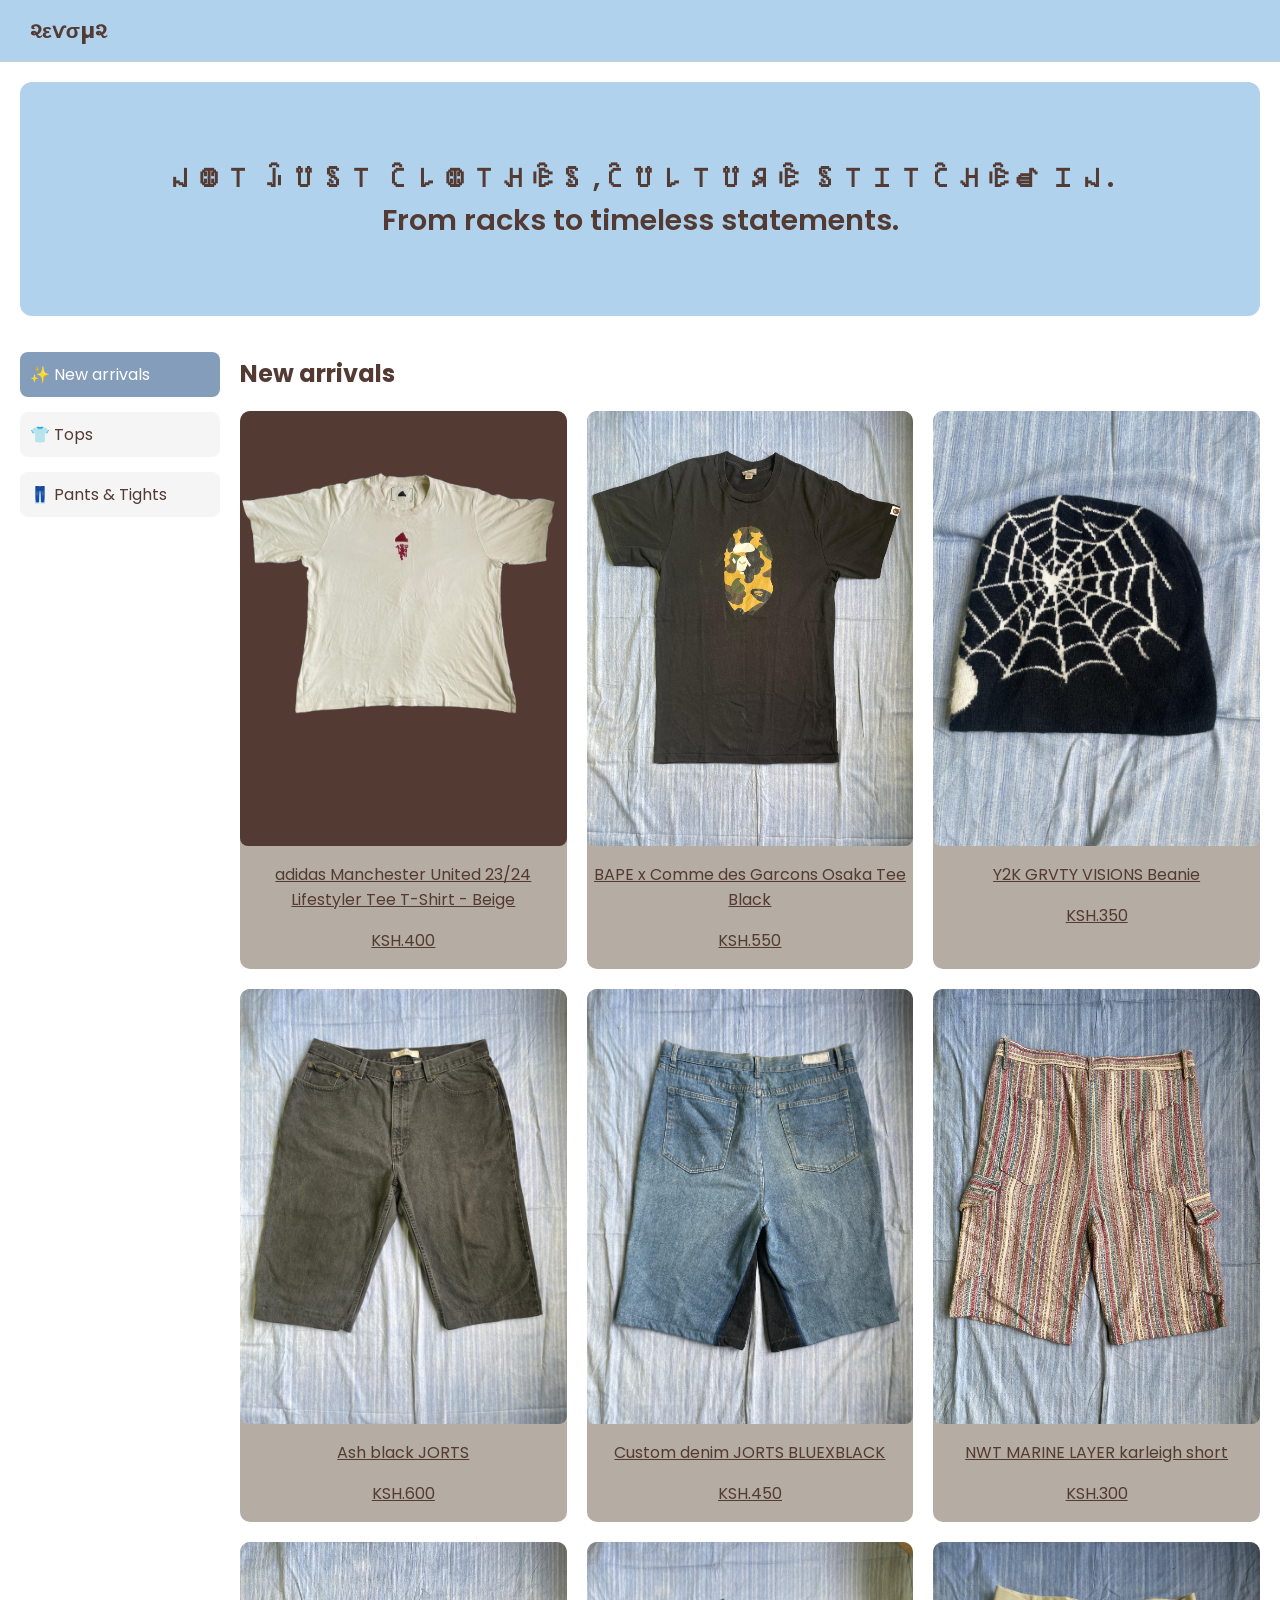
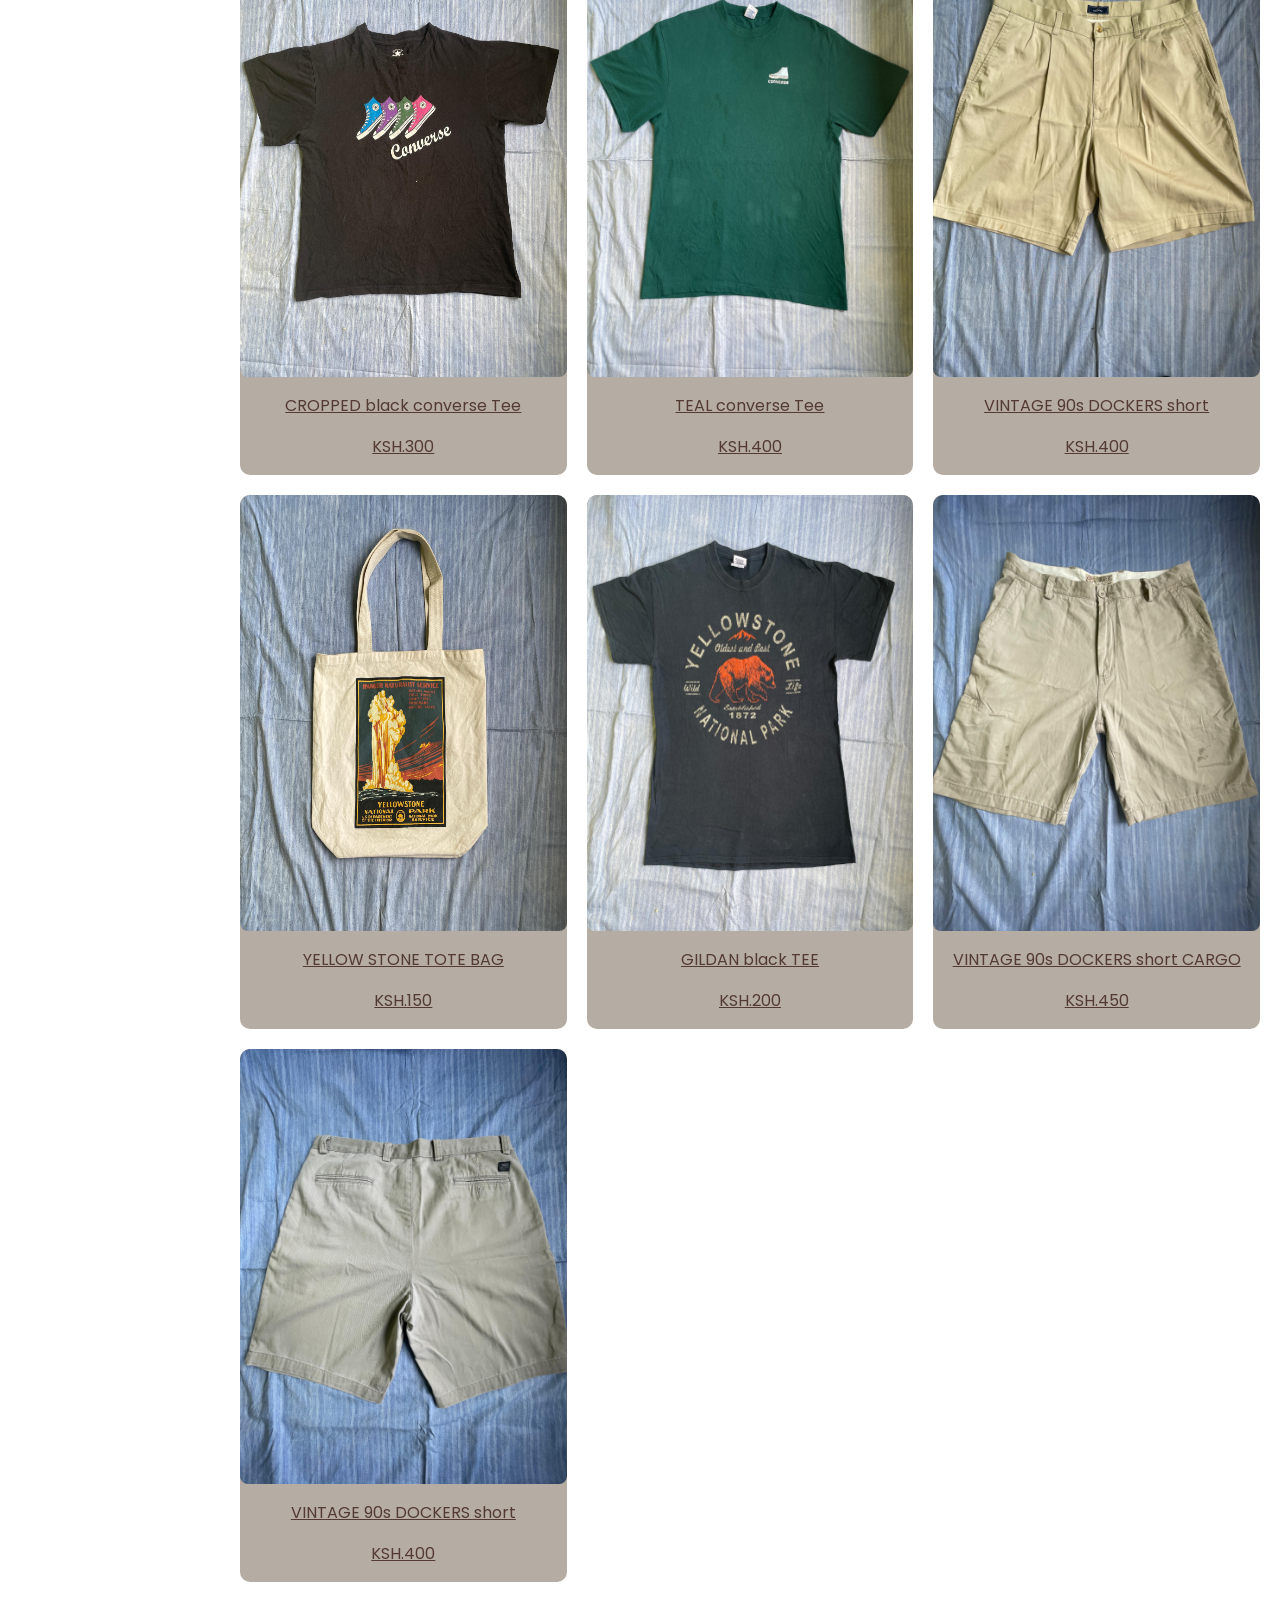
==== index.html @ 213fada4 "Initial commit" ====
<!DOCTYPE html>
<html lang="en">
<head>
  <meta charset="UTF-8">
  <meta name="viewport" content="width=device-width, initial-scale=1.0">
  <title>Clothing Store</title>
  <link rel="stylesheet" href="styles.css">
  <link rel="preconnect" href="https://fonts.googleapis.com">
  <link href="https://fonts.googleapis.com/css2?family=Poppins:wght@400;600&display=swap" rel="stylesheet">
</head>
<body>
  <!-- NAVBAR -->
  <header class="navbar">
    <div class="logo">૨εѵσµ૨</div>
    
    </div>
  </header>

  <!-- HERO BANNER -->
  <section class="hero">
    <div class="hero-content">
      <h1>ꈤꂦ꓄ ꀭꀎꌗ꓄ ꉓ꒒ꂦ꓄ꃅꍟꌗ ,ꉓꀎ꒒꓄ꀎꋪꍟ ꌗ꓄ꀤ꓄ꉓꃅꍟꀸ ꀤꈤ.<br>From racks to timeless statements.</h1>
    </div>
  </section>

  <main class="container">
    <!-- SIDEBAR -->
    <aside class="sidebar">
      <ul>
        <li class="active" onclick="filterProducts('all')"><span>✨</span> New arrivals</li>
        <li onclick="filterProducts('tops')"><span>👕</span> Tops</li>
        <li onclick="filterProducts('pants')"><span>👖</span> Pants & Tights</li>
      </ul>
    </aside>

    <!-- PRODUCTS SECTION -->
    <section class="products">
      <div class="products-header">
        <h2>New arrivals</h2>
    
      </div>

      <!-- PRODUCT GRID -->
      <div class="product-grid">
        <a href="product.html?name=adidas%20Manchester%20United%2023/24%20Lifestyler%20Tee%20T-Shirt%20-%20Beige&img=product1/product_1-removebg-preview.png&img2=product1/back.png" class="product-card tops">
          <img src="product1/product_1-removebg-preview.png" alt="adidas tee">
        
          <p>adidas Manchester United 23/24 Lifestyler Tee T-Shirt - Beige</p>
          <p>KSH.400</p>
        </a>

        <a href="product.html?name=BAPE%20x%20Comme%20des%20Garcons%20Osaka%20Tee%20Black&img=bape/bape.jpg&img2=bape/bape2.jpg" class="product-card tops">
          <img src="bape/bape.jpg" alt="bape tee">
        
          <p>BAPE x Comme des Garcons Osaka Tee Black</p>
          <p>KSH.550</p>
        </a>

        <a href="product.html?name=Y2K%20GRVTY%20VISIONS%20Beanie&img=benie/benie.jpg&img2=benie/benie1.0.jpg" class="product-card tops">
          <img src="benie/benie.jpg" alt="beanie">
          
          <p>Y2K GRVTY VISIONS Beanie</p>
          <p>KSH.350</p>
        </a>

        <a href="product.html?name=Ash%20black%20JORTS&img=black/black.jpg&img2=black/black2.0.jpg" class="product-card pants">
          <img src="black/black.jpg" alt="black jorts">
          
          <p>Ash black JORTS</p>
          <p>KSH.600</p>
        </a>

        <a href="product.html?name=Custom%20denim%20JORTS%20BLUEXBLACK&img=blue/blue.jpg&img2=blue/blue2.0.jpg" class="product-card pants">
          <img src="blue/blue.jpg" alt="denim jorts">
          
          <p>Custom denim JORTS BLUEXBLACK</p>
          <p>KSH.450</p>
        </a>

        <a href="product.html?name=NWT%20MARINE%20LAYER%20karleigh%20short&img=color/color.jpg&img2=color/color2.0.jpg" class="product-card pants">
          <img src="color/color.jpg" alt="karleigh short">
          
          <p>NWT MARINE LAYER karleigh short</p>
          <p>KSH.300</p>
        </a>

        <a href="product.html?name=CROPPED%20black%20converse%20Tee&img=conv/con1.0.jpg&img2=conv/con.jpg" class="product-card tops">
          <img src="conv/con1.0.jpg" alt="converse cropped">
          
          <p>CROPPED black converse Tee</p>
           <p>KSH.300</p>
        </a>

        <a href="product.html?name=TEAL%20converse%20Tee&img=convef/conve2.0.jpg&img2=convef/conve.jpg" class="product-card tops">
          <img src="convef/conve2.0.jpg" alt="teal converse">
          
          <p>TEAL converse Tee</p>
           <p>KSH.400</p>
        </a>

        <a href="product.html?name=VINTAGE%2090s%20DOCKERS%20short&img=short/short1.0.jpg&img2=short/short.jpg" class="product-card pants">
          <img src="short/short1.0.jpg" alt="dockers short">
          
          <p>VINTAGE 90s DOCKERS short</p>
          <p>KSH.400</p>
        </a>

        <a href="product.html?name=YELLOW%20STONE%20TOTE%20BAG&img=tot/tot.jpg&img2=tot/tot2.0.jpg" class="product-card tops">
          <img src="tot/tot.jpg" alt="tote bag">
          
          <p>YELLOW STONE TOTE BAG</p>
          <p>KSH.150</p>
        </a>

        <a href="product.html?name=GILDAN%20black%20TEE&img=yellow/yellow2.0.jpg&img2=yellow/yellow.jpg" class="product-card tops">
          <img src="yellow/yellow2.0.jpg" alt="gildan tee">
          
          <p>GILDAN black TEE</p>
          <p>KSH.200</p>
        </a>

        <a href="product.html?name=VINTAGE%2090s%20DOCKERS%20short%20CARGO&img=shorte/short2.jpg&img2=shorte/short2.0.jpg" class="product-card pants">
          <img src="shorte/short2.jpg" alt="dockers short cargo">
          
          <p>VINTAGE 90s DOCKERS short CARGO</p>
          <p>KSH.450</p>
        </a>

        <a href="product.html?name=VINTAGE%2090s%20DOCKERS%20short&img=shortes/short3.jpg&img2=shortes/short3.jpg" class="product-card pants">
          <img src="shortes/short3.jpg" alt="dockers short">
        
          <p>VINTAGE 90s DOCKERS short</p>
          <p>KSH.400</p>
        </a>
      </div>
    </section>
  </main>

  <!-- FILTER SCRIPT -->
  <script>
    function filterProducts(category) {
      let products = document.querySelectorAll('.product-card');
      products.forEach(product => {
        if (category === 'all' || product.classList.contains(category)) {
          product.style.display = "block";
        } else {
          product.style.display = "none";
        }
      });

      // Sidebar active state
      document.querySelectorAll('.sidebar li').forEach(li => li.classList.remove('active'));
      event.target.closest('li').classList.add('active');
    }
  </script>
</body>
</html>
---- styles.css ----
/* GLOBAL */
body {
  margin: 0;
  font-family: 'Poppins', sans-serif;
  background: #fff;
  color: #533A33; /* Royal Brown for text */
}

/* NAVBAR */
.navbar {
  display: flex;
  align-items: center;
  justify-content: space-between;
  padding: 15px 30px;
  background: #B0D2EC; /* Pale Cornflower Blue */
  border-bottom: 1px solid #ccc;
}

.logo {
  font-weight: 700;
  font-size: 1.3rem;
  color: #533A33; /* Royal Brown */
}

.gender-toggle button {
  margin: 0 5px;
  padding: 6px 12px;
  border-radius: 20px;
  border: none;
  background: #E0EBF7; /* lightened blue */
  cursor: pointer;
  color: #533A33;
}

.gender-toggle .active {
  background: #648EC0; /* Silver Lake Blue */
  color: #fff;
}

.search-bar input {
  padding: 8px 15px;
  width: 300px;
  border: 1px solid #849DBB; /* Pewter Blue */
  border-radius: 20px;
}

/* HERO */
.hero {
  background: #B0D2EC; /* Pale Cornflower Blue */
  padding: 50px;
  text-align: center;
  border-radius: 12px;
  margin: 20px;
  color: #533A33; /* Royal Brown */
}

.hero h1 {
  font-size: 1.8rem;
  font-weight: 600;
}

.shop-btn {
  margin-top: 10px;
  padding: 10px 20px;
  border: none;
  background: #648EC0; /* Silver Lake Blue */
  color: #fff;
  border-radius: 25px;
  cursor: pointer;
}

/* LAYOUT */
.container {
  display: flex;
  margin: 20px;
}

/* SIDEBAR */
.sidebar {
  width: 200px;
  padding-right: 20px;
}

.sidebar ul {
  list-style: none;
  padding: 0;
}

.sidebar li {
  margin: 15px 0;
  padding: 10px;
  border-radius: 8px;
  cursor: pointer;
  background: #f5f5f5;
  color: #533A33;
}

.sidebar .active {
  background: #849DBB; /* Pewter Blue */
  color: #fff;
}

/* PRODUCTS */
.products {
  flex: 1;
}

.products-header {
  display: flex;
  justify-content: space-between;
  align-items: center;
  color: #533A33;
}

/* FILTERS */
.filters {
  margin: 20px 0;
}

.filters button {
  margin-right: 10px;
  padding: 6px 12px;
  border: 1px solid #B5ACA3; /* Silver Chalice */
  background: #fff;
  border-radius: 20px;
  cursor: pointer;
  color: #533A33;
}

.filters button:hover {
  background: #B0D2EC; /* Pale Cornflower Blue */
}

/* PRODUCT GRID */
.product-grid {
  display: grid;
  grid-template-columns: repeat(3, 1fr); /* 3 per row desktop */
  gap: 20px;
}

/* PRODUCT CARD */
.product-card {
  position: relative;
  background: #B5ACA3; /* Silver Chalice */
  border-radius: 10px;
  overflow: hidden;
  text-align: center;
  color: #533A33;
  transition: transform 0.3s ease;
}

.product-card img {
  width: 100%;
  height: auto;
  aspect-ratio: 433 / 577; /* keeps image ratio */
  border-radius: 8px;
  display: block;
}

/* Heart icon */
.product-card .heart {
  position: absolute;
  top: 10px;
  right: 15px;
  cursor: pointer;
  color: #648EC0; /* Silver Lake Blue */
  font-size: 1.2rem;
  z-index: 2;
}

/* Overlay */
.product-card .overlay {
  position: absolute;
  top: 0;
  left: 0;
  width: 100%;
  height: 100%;
  background: rgba(83, 58, 51, 0.7); /* Royal Brown fade */
  color: #fff;
  display: flex;
  align-items: center;
  justify-content: center;
  font-weight: 600;
  font-size: 1.2rem;
  opacity: 0;
  transition: opacity 0.3s ease;
  border-radius: 10px;
}

.product-card:hover .overlay {
  opacity: 1;
}

.product-card:hover {
  transform: translateY(-6px);
}

/* RESPONSIVE GRID */
@media (max-width: 1024px) {
  .product-grid {
    grid-template-columns: repeat(2, 1fr); /* tablet */
  }
}

@media (max-width: 600px) {
  .product-grid {
    grid-template-columns: 1fr; /* mobile */
  }
}
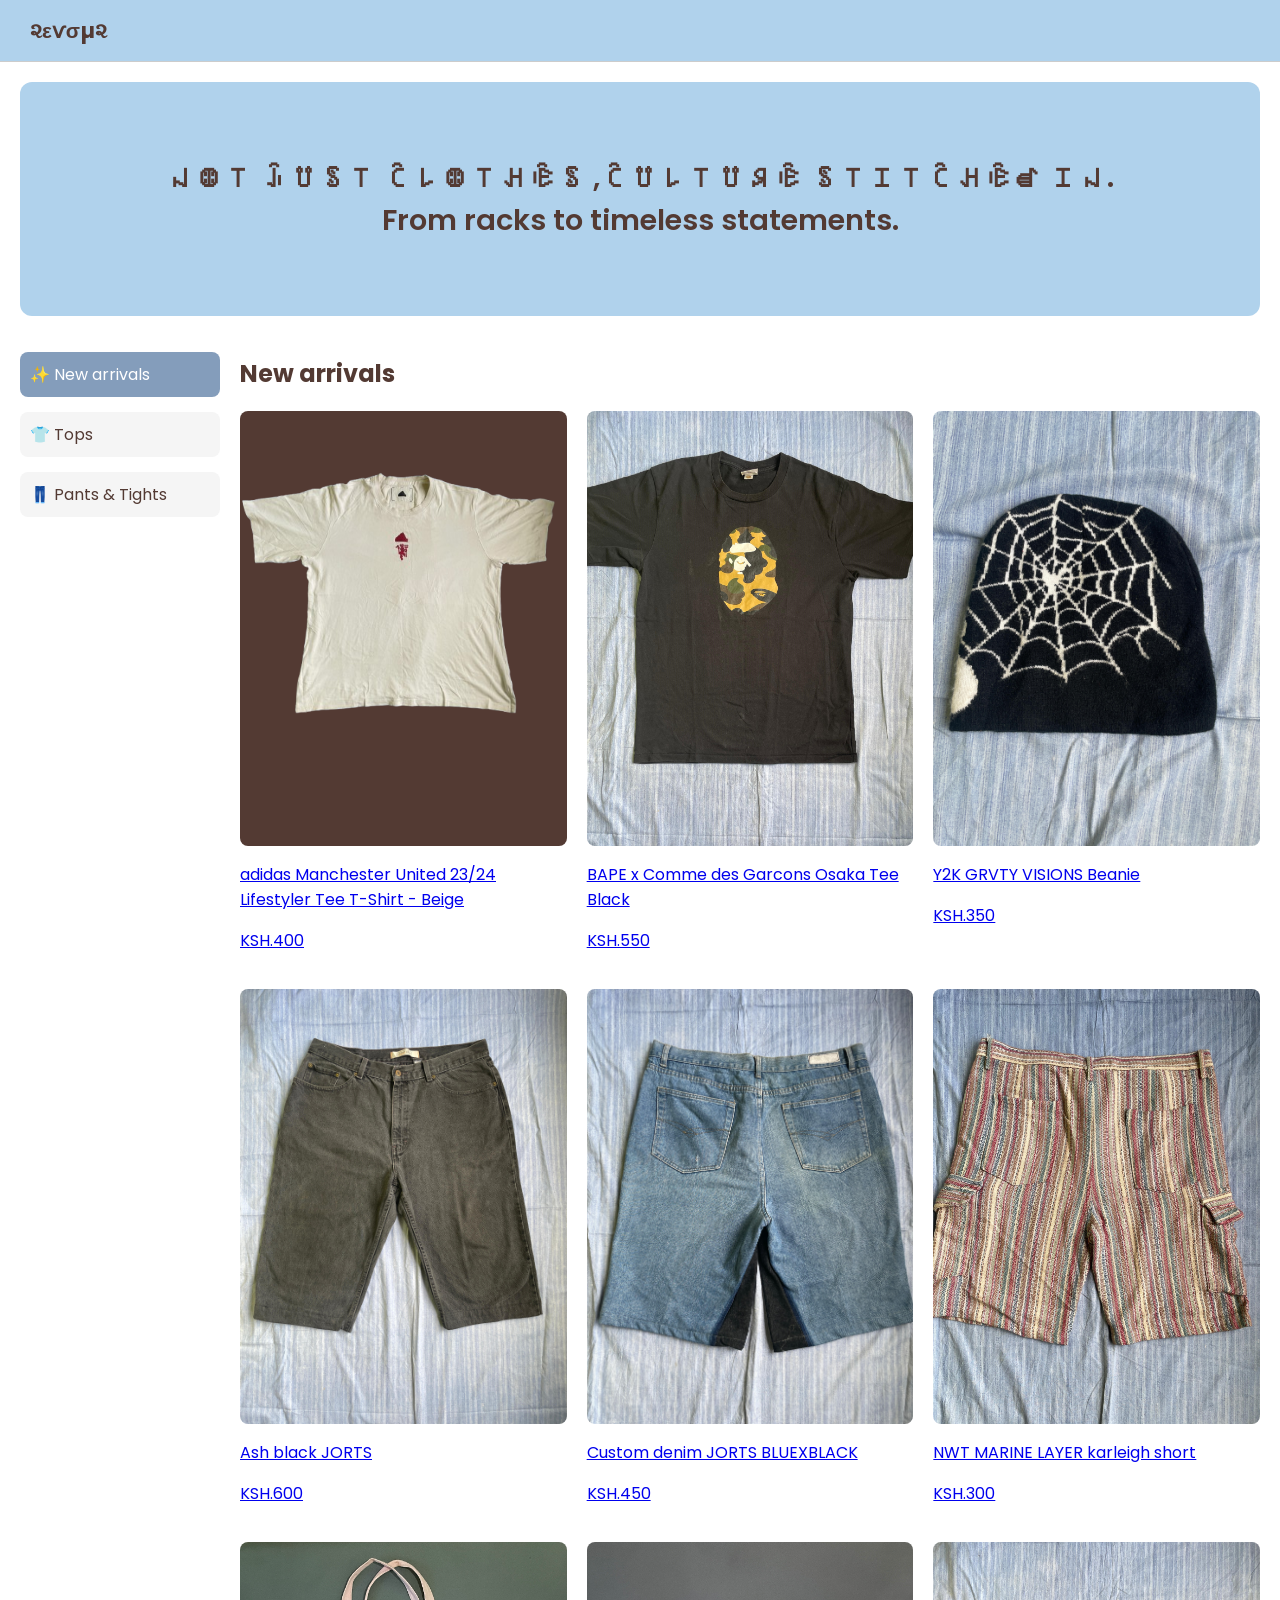
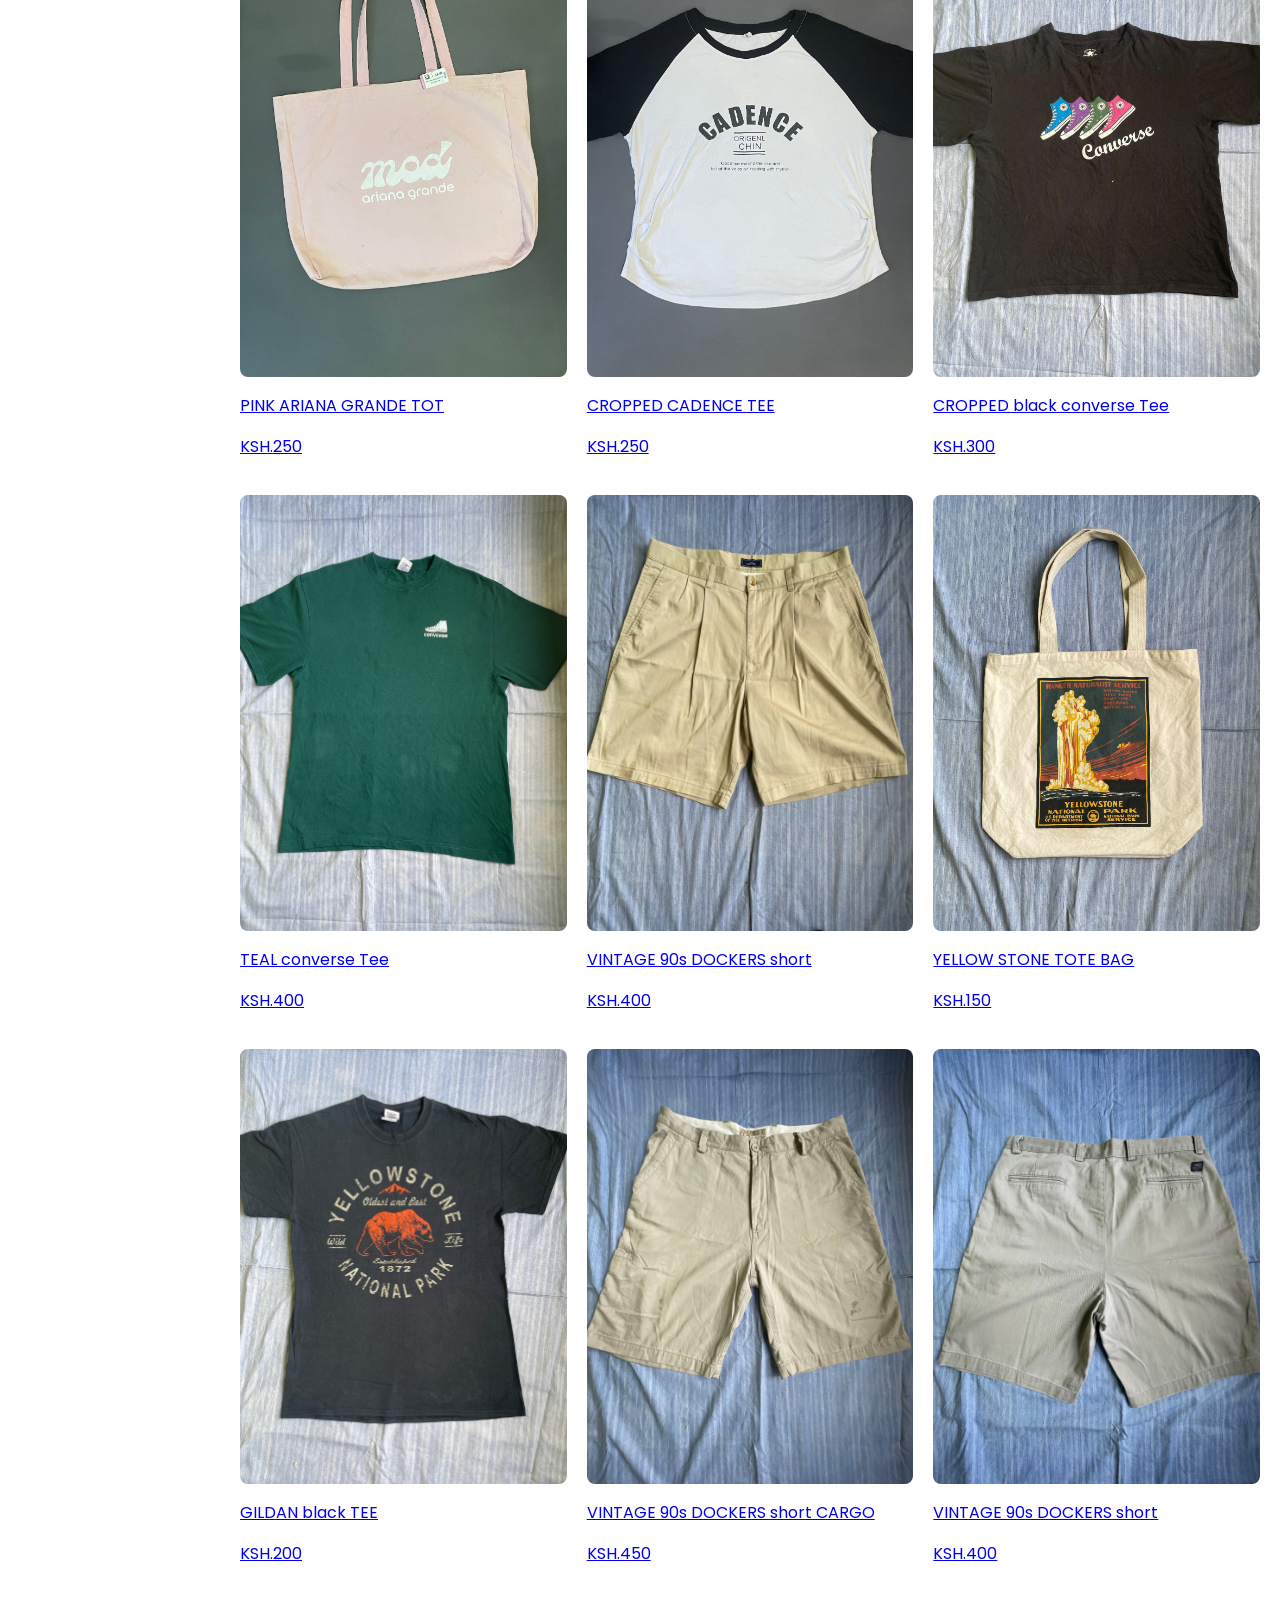
==== commit 4c7935eb: "fixed product links for new tees (Ariana + Cadence)" ====
--- a/index.html
+++ b/index.html
@@ -84,7 +84,22 @@
           <p>KSH.300</p>
         </a>
 
-        <a href="product.html?name=CROPPED%20black%20converse%20Tee&img=conv/con1.0.jpg&img2=conv/con.jpg" class="product-card tops">
+       <!-- TOT2 ARIANA -->
+<a href="product.html?name=PINK%20ARIANA%20GRANDE%20TOT&img=tot2/ariana.JPG&img2=tot2/backari.JPG" class="product-card tops">
+  <img src="tot2/ariana.JPG" alt="PINK ARIANA GRANDE TOT">
+  <p>PINK ARIANA GRANDE TOT</p>
+  <p>KSH.250</p>
+</a>
+
+<!-- CROPPED CADENCE -->
+<a href="product.html?name=CROPPED%20CADENCE%20TEE&img=croppedt/cadence.JPG&img2=croppedt/back.JPG" class="product-card tops">
+  <img src="croppedt/cadence.JPG" alt="CROPPED CADENCE TEE">
+  <p>CROPPED CADENCE TEE</p>
+  <p>KSH.250</p>
+</a>
+
+
+        <a href="product.html?name=CROPPED%20black%20converse%20Tee&img=conv/con1.0.jpg" class="product-card tops">
           <img src="conv/con1.0.jpg" alt="converse cropped">
           
           <p>CROPPED black converse Tee</p>
--- a/styles.css
+++ b/styles.css
@@ -139,15 +139,16 @@
 }
 
 /* PRODUCT CARD */
-.product-card {
-  position: relative;
-  background: #B5ACA3; /* Silver Chalice */
-  border-radius: 10px;
-  overflow: hidden;
-  text-align: center;
-  color: #533A33;
-  transition: transform 0.3s ease;
-}
+.product-card img {
+  width: 100%;
+  height: 100%;              /* fill parent */
+  aspect-ratio: 433 / 577;   /* consistent box */
+  object-fit: cover;         /* crops edges, no stretching */
+  border-radius: 8px;
+  display: block;
+}
+
+
 
 .product-card img {
   width: 100%;
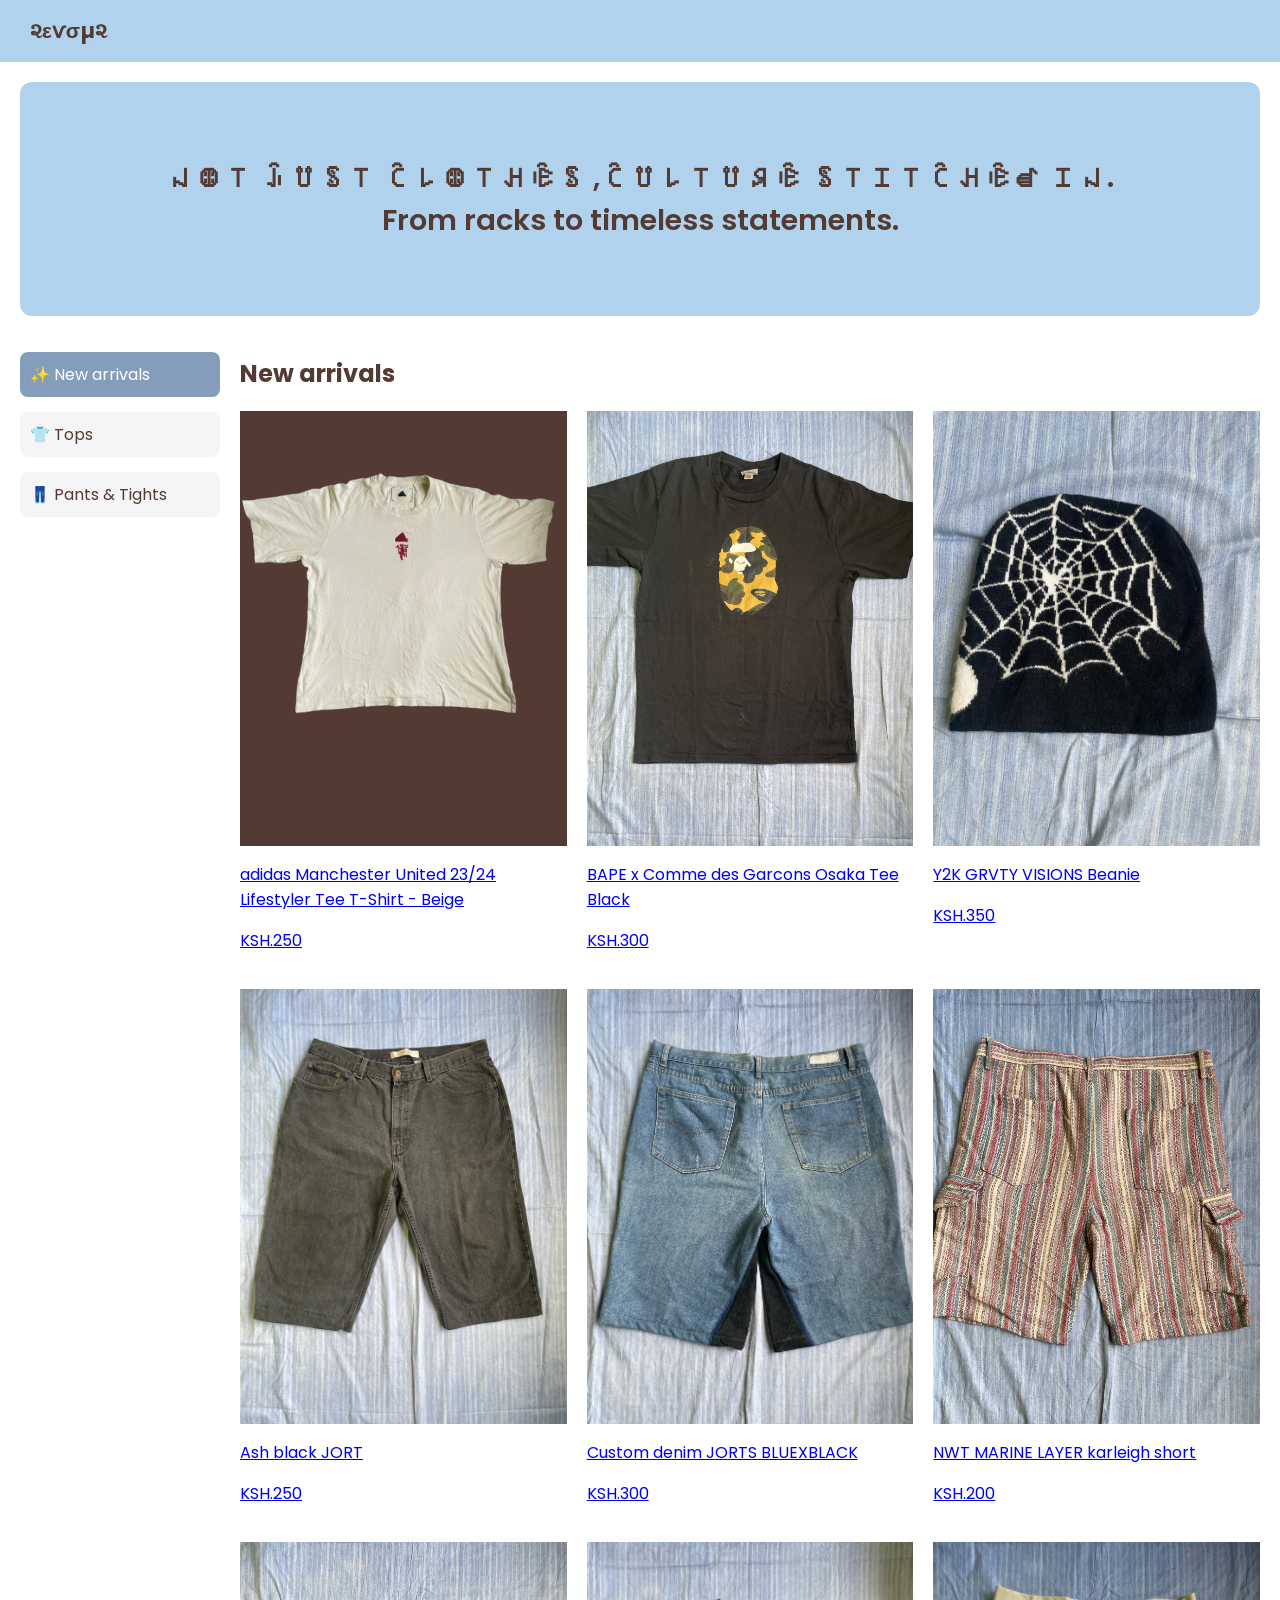
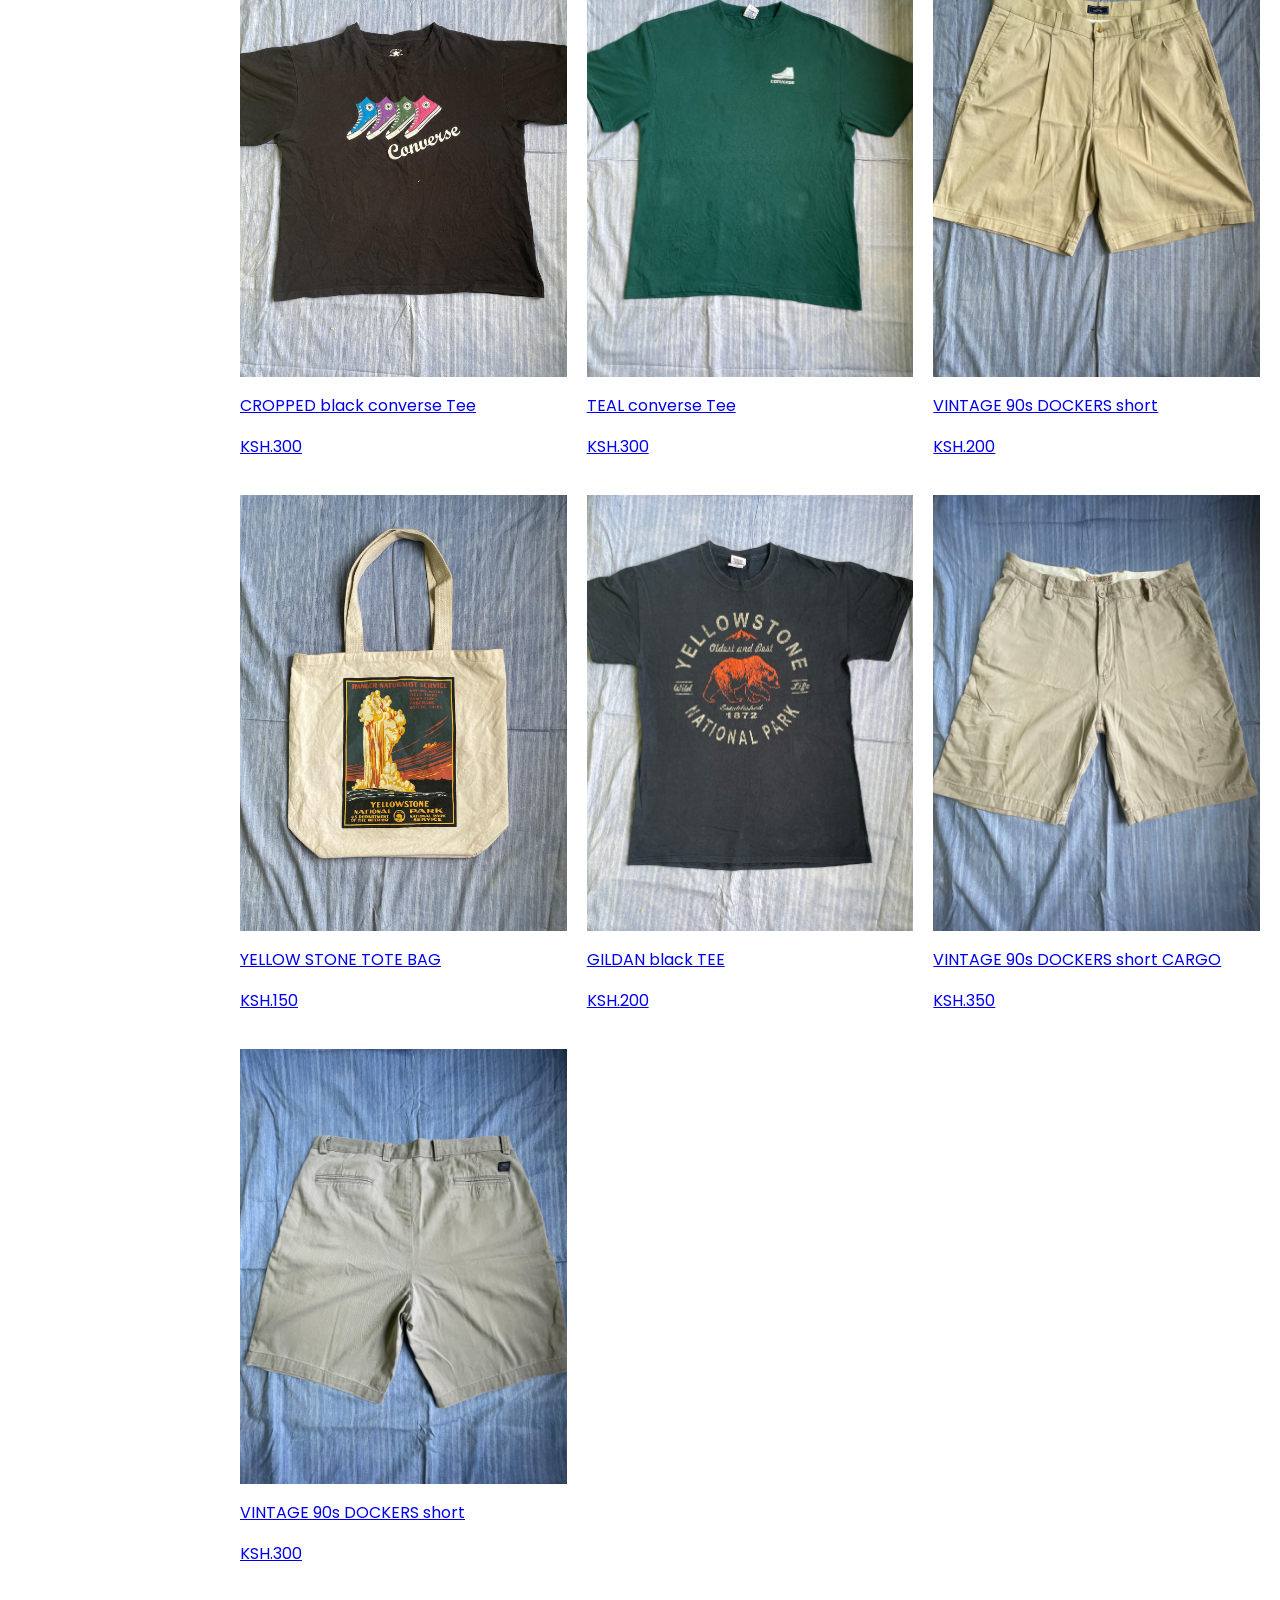
==== commit 5fc6a7dc: "edit 1" ====
--- a/index.html
+++ b/index.html
@@ -46,14 +46,14 @@
           <img src="product1/product_1-removebg-preview.png" alt="adidas tee">
         
           <p>adidas Manchester United 23/24 Lifestyler Tee T-Shirt - Beige</p>
-          <p>KSH.400</p>
+          <p>KSH.250</p>
         </a>
 
         <a href="product.html?name=BAPE%20x%20Comme%20des%20Garcons%20Osaka%20Tee%20Black&img=bape/bape.jpg&img2=bape/bape2.jpg" class="product-card tops">
           <img src="bape/bape.jpg" alt="bape tee">
         
           <p>BAPE x Comme des Garcons Osaka Tee Black</p>
-          <p>KSH.550</p>
+          <p>KSH.300</p>
         </a>
 
         <a href="product.html?name=Y2K%20GRVTY%20VISIONS%20Beanie&img=benie/benie.jpg&img2=benie/benie1.0.jpg" class="product-card tops">
@@ -66,37 +66,27 @@
         <a href="product.html?name=Ash%20black%20JORTS&img=black/black.jpg&img2=black/black2.0.jpg" class="product-card pants">
           <img src="black/black.jpg" alt="black jorts">
           
-          <p>Ash black JORTS</p>
-          <p>KSH.600</p>
+          <p>Ash black JORT</p>
+          <p>KSH.250</p>
         </a>
 
         <a href="product.html?name=Custom%20denim%20JORTS%20BLUEXBLACK&img=blue/blue.jpg&img2=blue/blue2.0.jpg" class="product-card pants">
           <img src="blue/blue.jpg" alt="denim jorts">
           
           <p>Custom denim JORTS BLUEXBLACK</p>
-          <p>KSH.450</p>
+          <p>KSH.300</p>
         </a>
 
         <a href="product.html?name=NWT%20MARINE%20LAYER%20karleigh%20short&img=color/color.jpg&img2=color/color2.0.jpg" class="product-card pants">
           <img src="color/color.jpg" alt="karleigh short">
           
           <p>NWT MARINE LAYER karleigh short</p>
-          <p>KSH.300</p>
+          <p>KSH.200</p>
         </a>
 
        <!-- TOT2 ARIANA -->
-<a href="product.html?name=PINK%20ARIANA%20GRANDE%20TOT&img=tot2/ariana.JPG&img2=tot2/backari.JPG" class="product-card tops">
-  <img src="tot2/ariana.JPG" alt="PINK ARIANA GRANDE TOT">
-  <p>PINK ARIANA GRANDE TOT</p>
-  <p>KSH.250</p>
-</a>
 
-<!-- CROPPED CADENCE -->
-<a href="product.html?name=CROPPED%20CADENCE%20TEE&img=croppedt/cadence.JPG&img2=croppedt/back.JPG" class="product-card tops">
-  <img src="croppedt/cadence.JPG" alt="CROPPED CADENCE TEE">
-  <p>CROPPED CADENCE TEE</p>
-  <p>KSH.250</p>
-</a>
+
 
 
         <a href="product.html?name=CROPPED%20black%20converse%20Tee&img=conv/con1.0.jpg" class="product-card tops">
@@ -110,14 +100,14 @@
           <img src="convef/conve2.0.jpg" alt="teal converse">
           
           <p>TEAL converse Tee</p>
-           <p>KSH.400</p>
+           <p>KSH.300</p>
         </a>
 
         <a href="product.html?name=VINTAGE%2090s%20DOCKERS%20short&img=short/short1.0.jpg&img2=short/short.jpg" class="product-card pants">
           <img src="short/short1.0.jpg" alt="dockers short">
           
           <p>VINTAGE 90s DOCKERS short</p>
-          <p>KSH.400</p>
+          <p>KSH.200</p>
         </a>
 
         <a href="product.html?name=YELLOW%20STONE%20TOTE%20BAG&img=tot/tot.jpg&img2=tot/tot2.0.jpg" class="product-card tops">
@@ -138,14 +128,14 @@
           <img src="shorte/short2.jpg" alt="dockers short cargo">
           
           <p>VINTAGE 90s DOCKERS short CARGO</p>
-          <p>KSH.450</p>
+          <p>KSH.350</p>
         </a>
 
         <a href="product.html?name=VINTAGE%2090s%20DOCKERS%20short&img=shortes/short3.jpg&img2=shortes/short3.jpg" class="product-card pants">
           <img src="shortes/short3.jpg" alt="dockers short">
         
           <p>VINTAGE 90s DOCKERS short</p>
-          <p>KSH.400</p>
+          <p>KSH.300</p>
         </a>
       </div>
     </section>
--- a/styles.css
+++ b/styles.css
@@ -141,15 +141,24 @@
 /* PRODUCT CARD */
 .product-card img {
   width: 100%;
+<<<<<<< HEAD
   height: 100%;              /* fill parent */
   aspect-ratio: 433 / 577;   /* consistent box */
   object-fit: cover;         /* crops edges, no stretching */
+=======
+  height: 100%;
+  aspect-ratio: 433 / 577;
+  object-fit: cover;
+>>>>>>> 3505afe81d855c76e538a133d2f434b4e9197871
   border-radius: 8px;
   display: block;
 }
 
 
-
+<<<<<<< HEAD
+
+=======
+>>>>>>> 3505afe81d855c76e538a133d2f434b4e9197871
 .product-card img {
   width: 100%;
   height: auto;
@@ -187,6 +196,47 @@
   transition: opacity 0.3s ease;
   border-radius: 10px;
 }
+@media (max-width: 768px) {
+  .container {
+    flex-direction: column; /* stack sidebar above products */
+  }
+
+  .sidebar {
+    width: 100%;
+    padding-right: 0;
+    margin-bottom: 20px;
+  }
+
+  /* make the UL scroll horizontally */
+  .sidebar ul {
+    display: flex;
+    gap: 10px;
+    overflow-x: auto;       /* horizontal scroll */
+    white-space: nowrap;
+    padding: 10px 0;
+    margin: 0;
+  }
+
+  .sidebar li {
+    flex: 0 0 auto;          /* keep items from shrinking */
+    display: inline-block;
+    background: #f5f5f5;
+    padding: 8px 16px;
+    border-radius: 20px;
+    margin: 0;               /* remove vertical gaps */
+  }
+
+  .sidebar li.active {
+    background: #849DBB;     /* your active color */
+    color: #fff;
+  }
+
+  /* optional: hide scrollbar on webkit browsers */
+  .sidebar ul::-webkit-scrollbar {
+    display: none;
+  }
+}
+
 
 .product-card:hover .overlay {
   opacity: 1;
@@ -196,6 +246,7 @@
   transform: translateY(-6px);
 }
 
+/* RESPONSIVE GRID */
 /* RESPONSIVE GRID */
 @media (max-width: 1024px) {
   .product-grid {
@@ -205,6 +256,13 @@
 
 @media (max-width: 600px) {
   .product-grid {
-    grid-template-columns: 1fr; /* mobile */
-  }
-}
+    grid-template-columns: repeat(2, 1fr); /* phone shows 2 per row */
+  }
+}
+
+@media (max-width: 360px) {
+  .product-grid {
+    grid-template-columns: 1fr; /* fallback for tiny phones */
+  }
+}
+
